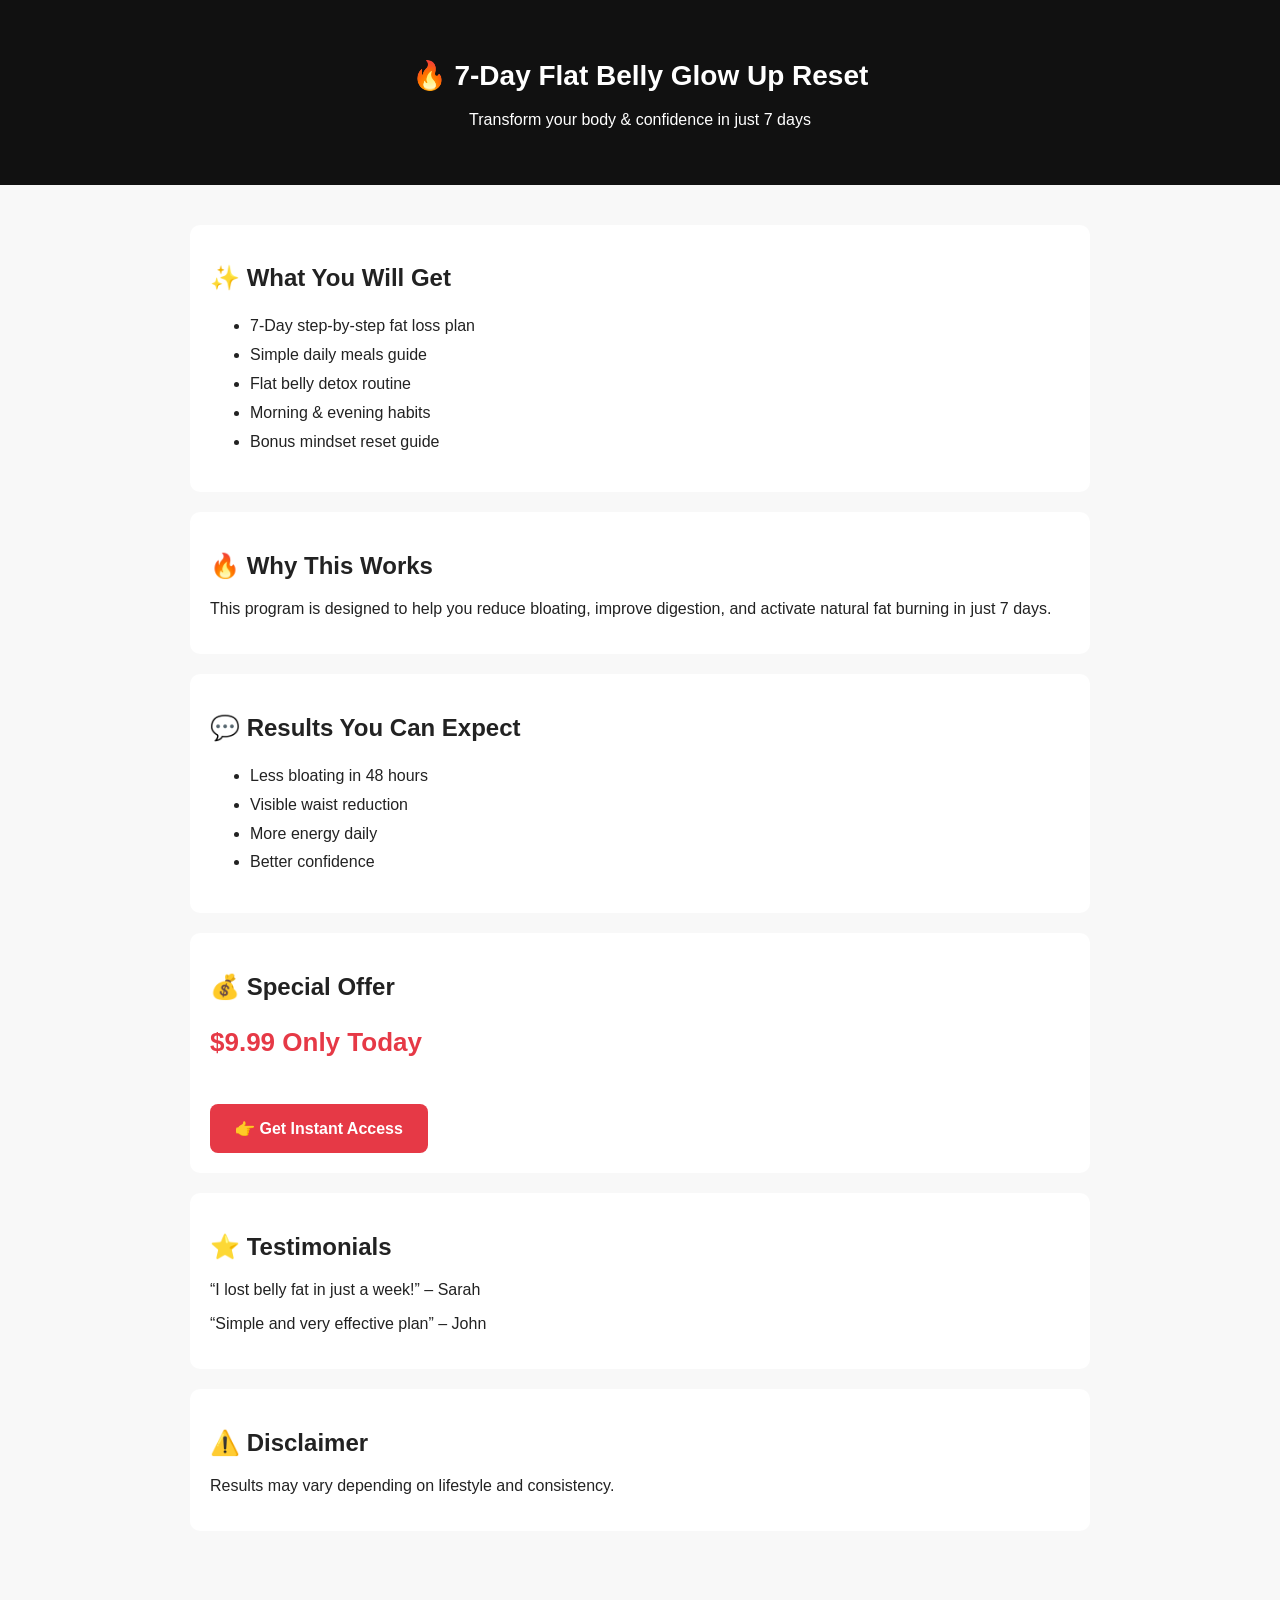
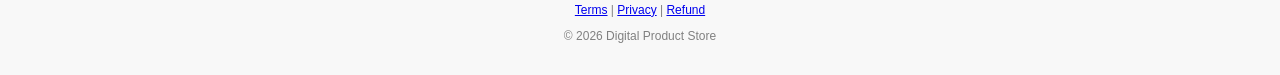
==== index.html @ 6ef3aea7 "Add index.html for 7-Day Flat Belly Reset program This HTML document outlines a 7-day flat belly res" ====
<!DOCTYPE html>
<html lang="en">
<head>
  <meta charset="UTF-8">
  <title>7-Day Flat Belly Glow Up Reset</title>
  <meta name="description" content="Transform your body in 7 days with a simple natural reset plan.">
  <meta name="viewport" content="width=device-width, initial-scale=1.0">

  <style>
    body {
      font-family: Arial, sans-serif;
      margin: 0;
      background: #f8f8f8;
      color: #222;
    }

    header {
      background: #111;
      color: white;
      padding: 40px 20px;
      text-align: center;
    }

    h1 {
      font-size: 28px;
    }

    .container {
      padding: 20px;
      max-width: 900px;
      margin: auto;
    }

    .btn {
      display: inline-block;
      padding: 15px 25px;
      background: #e63946;
      color: white;
      text-decoration: none;
      font-weight: bold;
      border-radius: 8px;
      margin-top: 20px;
    }

    .section {
      background: white;
      padding: 20px;
      margin: 20px 0;
      border-radius: 10px;
    }

    ul {
      line-height: 1.8;
    }

    footer {
      text-align: center;
      padding: 20px;
      font-size: 12px;
      color: gray;
    }

    .price {
      font-size: 26px;
      color: #e63946;
      font-weight: bold;
    }
  </style>
</head>

<body>

<header>
  <h1>🔥 7-Day Flat Belly Glow Up Reset</h1>
  <p>Transform your body & confidence in just 7 days</p>
</header>

<div class="container">

  <div class="section">
    <h2>✨ What You Will Get</h2>
    <ul>
      <li>7-Day step-by-step fat loss plan</li>
      <li>Simple daily meals guide</li>
      <li>Flat belly detox routine</li>
      <li>Morning & evening habits</li>
      <li>Bonus mindset reset guide</li>
    </ul>
  </div>

  <div class="section">
    <h2>🔥 Why This Works</h2>
    <p>
      This program is designed to help you reduce bloating, improve digestion,
      and activate natural fat burning in just 7 days.
    </p>
  </div>

  <div class="section">
    <h2>💬 Results You Can Expect</h2>
    <ul>
      <li>Less bloating in 48 hours</li>
      <li>Visible waist reduction</li>
      <li>More energy daily</li>
      <li>Better confidence</li>
    </ul>
  </div>

  <div class="section">
    <h2>💰 Special Offer</h2>
    <p class="price">$9.99 Only Today</p>

    <a class="btn" href="https://your-paddle-payment-link.com">
      👉 Get Instant Access
    </a>
  </div>

  <div class="section">
    <h2>⭐ Testimonials</h2>
    <p>“I lost belly fat in just a week!” – Sarah</p>
    <p>“Simple and very effective plan” – John</p>
  </div>

  <div class="section">
    <h2>⚠️ Disclaimer</h2>
    <p>
      Results may vary depending on lifestyle and consistency.
    </p>
  </div>

</div>

<footer>
  <p>
    <a href="terms.html">Terms</a> |
    <a href="privacy.html">Privacy</a> |
    <a href="refund.html">Refund</a>
  </p>
  <p>© 2026 Digital Product Store</p>
</footer>

</body>
</html>
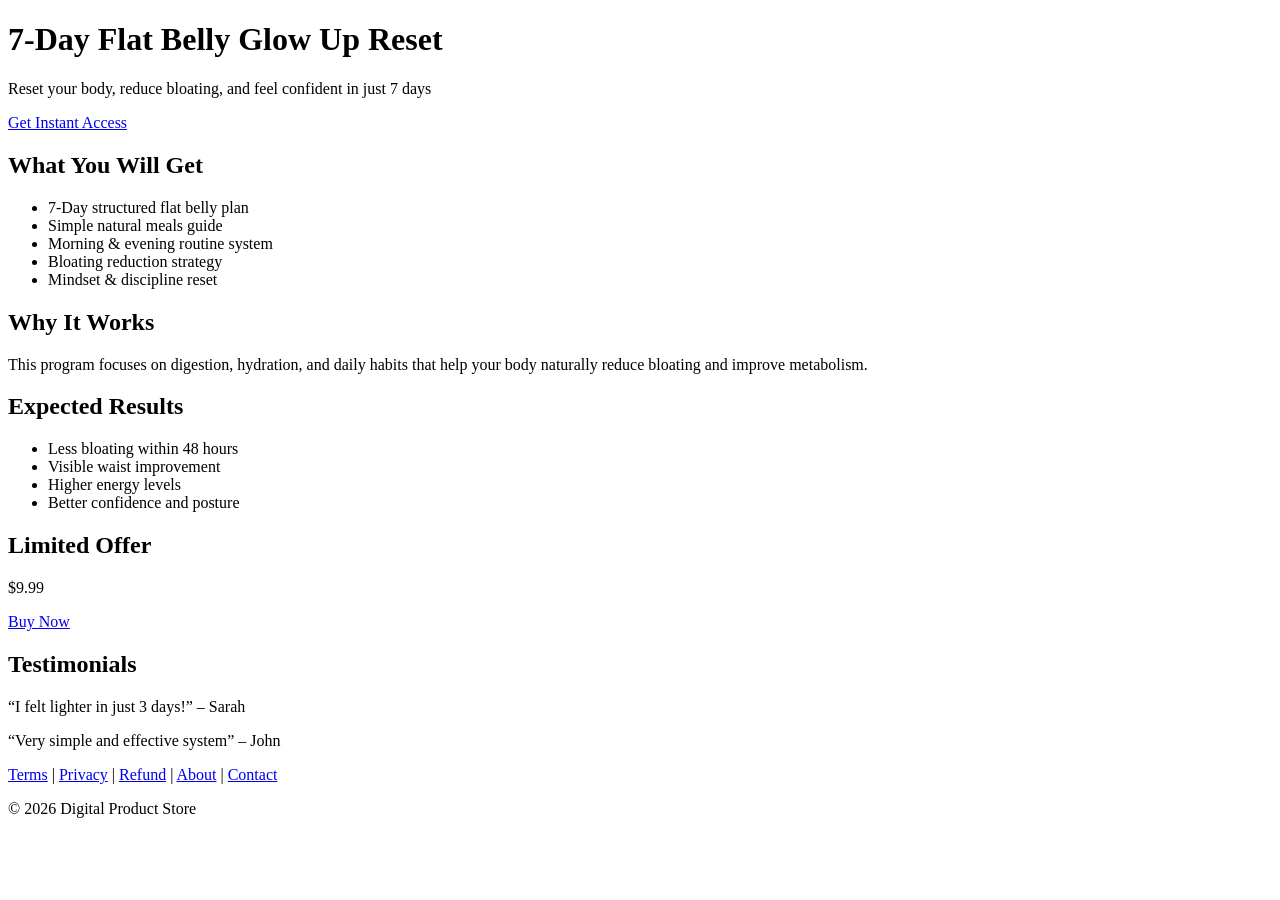
==== commit 70ad9a0a: "Update index.html with new content and structure" ====
--- a/index.html
+++ b/index.html
@@ -3,139 +3,71 @@
 <head>
   <meta charset="UTF-8">
   <title>7-Day Flat Belly Glow Up Reset</title>
-  <meta name="description" content="Transform your body in 7 days with a simple natural reset plan.">
+  <meta name="description" content="A simple 7-day natural system to reduce bloating, improve digestion, and feel lighter, healthier, and more confident.">
   <meta name="viewport" content="width=device-width, initial-scale=1.0">
 
-  <style>
-    body {
-      font-family: Arial, sans-serif;
-      margin: 0;
-      background: #f8f8f8;
-      color: #222;
-    }
-
-    header {
-      background: #111;
-      color: white;
-      padding: 40px 20px;
-      text-align: center;
-    }
-
-    h1 {
-      font-size: 28px;
-    }
-
-    .container {
-      padding: 20px;
-      max-width: 900px;
-      margin: auto;
-    }
-
-    .btn {
-      display: inline-block;
-      padding: 15px 25px;
-      background: #e63946;
-      color: white;
-      text-decoration: none;
-      font-weight: bold;
-      border-radius: 8px;
-      margin-top: 20px;
-    }
-
-    .section {
-      background: white;
-      padding: 20px;
-      margin: 20px 0;
-      border-radius: 10px;
-    }
-
-    ul {
-      line-height: 1.8;
-    }
-
-    footer {
-      text-align: center;
-      padding: 20px;
-      font-size: 12px;
-      color: gray;
-    }
-
-    .price {
-      font-size: 26px;
-      color: #e63946;
-      font-weight: bold;
-    }
-  </style>
+  <link rel="stylesheet" href="style.css">
 </head>
 
 <body>
 
-<header>
-  <h1>🔥 7-Day Flat Belly Glow Up Reset</h1>
-  <p>Transform your body & confidence in just 7 days</p>
+<header class="hero">
+  <div class="overlay">
+    <h1>7-Day Flat Belly Glow Up Reset</h1>
+    <p>Reset your body, reduce bloating, and feel confident in just 7 days</p>
+    <a class="btn" href="https://your-payment-link.com">Get Instant Access</a>
+  </div>
 </header>
 
-<div class="container">
-
-  <div class="section">
-    <h2>✨ What You Will Get</h2>
+<section class="container">
+  <div class="card">
+    <h2>What You Will Get</h2>
     <ul>
-      <li>7-Day step-by-step fat loss plan</li>
-      <li>Simple daily meals guide</li>
-      <li>Flat belly detox routine</li>
-      <li>Morning & evening habits</li>
-      <li>Bonus mindset reset guide</li>
+      <li>7-Day structured flat belly plan</li>
+      <li>Simple natural meals guide</li>
+      <li>Morning & evening routine system</li>
+      <li>Bloating reduction strategy</li>
+      <li>Mindset & discipline reset</li>
     </ul>
   </div>
 
-  <div class="section">
-    <h2>🔥 Why This Works</h2>
+  <div class="card">
+    <h2>Why It Works</h2>
     <p>
-      This program is designed to help you reduce bloating, improve digestion,
-      and activate natural fat burning in just 7 days.
+      This program focuses on digestion, hydration, and daily habits that help your body naturally reduce bloating and improve metabolism.
     </p>
   </div>
 
-  <div class="section">
-    <h2>💬 Results You Can Expect</h2>
+  <div class="card">
+    <h2>Expected Results</h2>
     <ul>
-      <li>Less bloating in 48 hours</li>
-      <li>Visible waist reduction</li>
-      <li>More energy daily</li>
-      <li>Better confidence</li>
+      <li>Less bloating within 48 hours</li>
+      <li>Visible waist improvement</li>
+      <li>Higher energy levels</li>
+      <li>Better confidence and posture</li>
     </ul>
   </div>
 
-  <div class="section">
-    <h2>💰 Special Offer</h2>
-    <p class="price">$9.99 Only Today</p>
-
-    <a class="btn" href="https://your-paddle-payment-link.com">
-      👉 Get Instant Access
-    </a>
+  <div class="card highlight">
+    <h2>Limited Offer</h2>
+    <p class="price">$9.99</p>
+    <a class="btn" href="https://your-payment-link.com">Buy Now</a>
   </div>
 
-  <div class="section">
-    <h2>⭐ Testimonials</h2>
-    <p>“I lost belly fat in just a week!” – Sarah</p>
-    <p>“Simple and very effective plan” – John</p>
+  <div class="card">
+    <h2>Testimonials</h2>
+    <p>“I felt lighter in just 3 days!” – Sarah</p>
+    <p>“Very simple and effective system” – John</p>
   </div>
-
-  <div class="section">
-    <h2>⚠️ Disclaimer</h2>
-    <p>
-      Results may vary depending on lifestyle and consistency.
-    </p>
-  </div>
-
-</div>
+</section>
 
 <footer>
-  <p>
-    <a href="terms.html">Terms</a> |
-    <a href="privacy.html">Privacy</a> |
-    <a href="refund.html">Refund</a>
-  </p>
+  <a href="terms.html">Terms</a> |
+  <a href="privacy.html">Privacy</a> |
+  <a href="refund.html">Refund</a> |
+  <a href="about.html">About</a> |
+  <a href="contact.html">Contact</a>
+
   <p>© 2026 Digital Product Store</p>
 </footer>
 
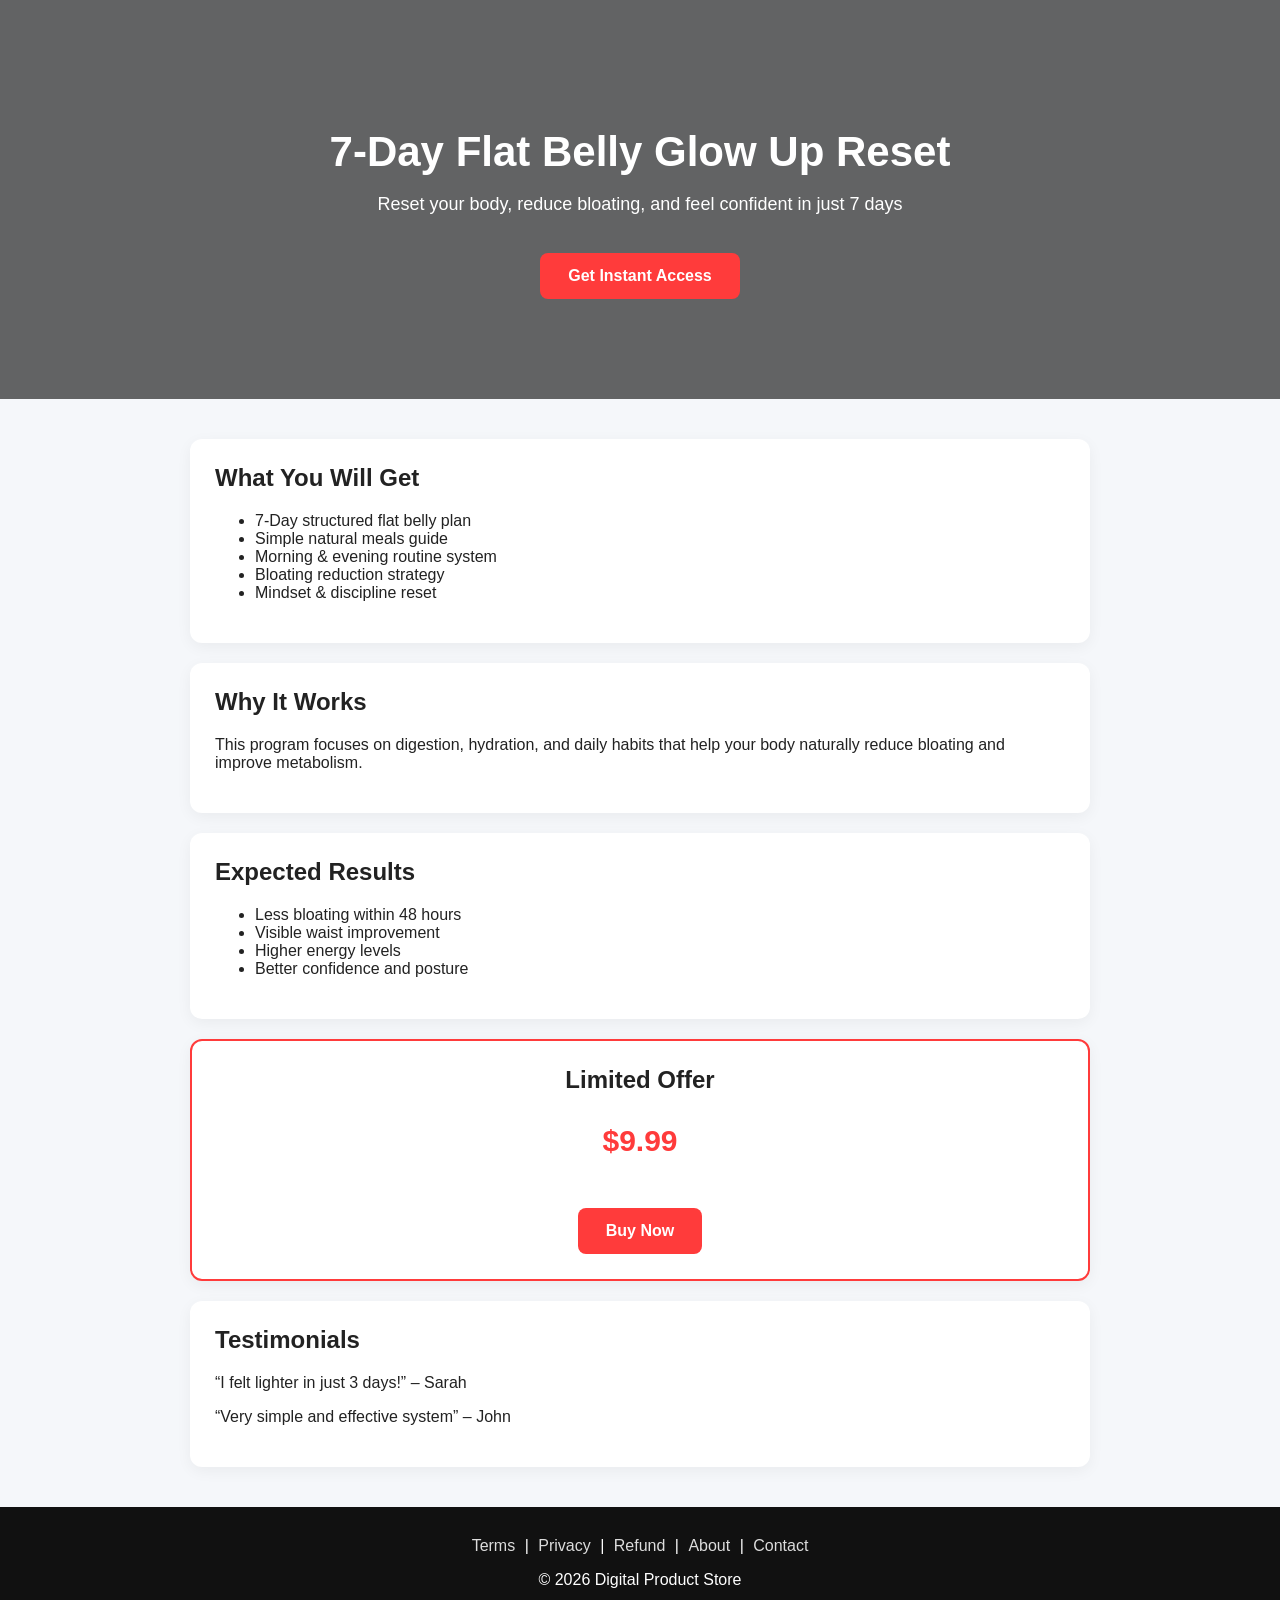
==== commit 4c148883: "Update index.html" ====
--- a/index.html
+++ b/index.html
@@ -5,6 +5,15 @@
   <title>7-Day Flat Belly Glow Up Reset</title>
   <meta name="description" content="A simple 7-day natural system to reduce bloating, improve digestion, and feel lighter, healthier, and more confident.">
   <meta name="viewport" content="width=device-width, initial-scale=1.0">
+  <!-- Google Analytics -->
+  <script async src="https://www.googletagmanager.com/gtag/js?id=G-H994YHY02C"></script>
+  <script>
+    window.dataLayer = window.dataLayer || [];
+    function gtag(){dataLayer.push(arguments);}
+    gtag('js', new Date());
+
+    gtag('config', 'G-H994YHY02C');
+  </script>
 
   <link rel="stylesheet" href="style.css">
 </head>
--- a/style.css
+++ b/style.css
@@ -0,0 +1,113 @@
+body {
+  margin: 0;
+  font-family: 'Arial', sans-serif;
+  background: #f5f7fa;
+  color: #222;
+}
+
+/* HERO */
+.hero {
+  background: linear-gradient(rgba(0,0,0,0.6), rgba(0,0,0,0.6)),
+  url('https://images.unsplash.com/photo-1554284126-aa88f22d8b74') center/cover;
+  color: white;
+  text-align: center;
+  padding: 100px 20px;
+}
+
+.hero h1 {
+  font-size: 42px;
+  margin-bottom: 10px;
+}
+
+.hero p {
+  font-size: 18px;
+}
+
+/* BUTTON */
+.btn {
+  display: inline-block;
+  padding: 14px 28px;
+  background: #ff3b3b;
+  color: white;
+  text-decoration: none;
+  border-radius: 8px;
+  margin-top: 20px;
+  font-weight: bold;
+}
+
+.btn:hover {
+  background: #e03131;
+}
+
+/* CONTAINER */
+.container {
+  max-width: 900px;
+  margin: auto;
+  padding: 20px;
+}
+
+/* CARDS */
+.card {
+  background: white;
+  padding: 25px;
+  margin: 20px 0;
+  border-radius: 12px;
+  box-shadow: 0 4px 15px rgba(0,0,0,0.05);
+}
+
+.card h2 {
+  margin-top: 0;
+}
+
+/* HIGHLIGHT */
+.highlight {
+  border: 2px solid #ff3b3b;
+  text-align: center;
+}
+
+.price {
+  font-size: 30px;
+  color: #ff3b3b;
+  font-weight: bold;
+}
+
+/* FOOTER */
+footer {
+  text-align: center;
+  padding: 30px;
+  background: #111;
+  color: white;
+}
+
+footer a {
+  color: #ddd;
+  margin: 0 5px;
+  text-decoration: none;
+}
+
+footer a:hover {
+  color: white;
+}
+.hero-box {
+  background: linear-gradient(135deg, #111, #333);
+  color: white;
+  padding: 50px;
+  border-radius: 16px;
+  text-align: center;
+  margin: 20px;
+  box-shadow: 0 10px 30px rgba(0,0,0,0.2);
+}
+
+.container {
+  max-width: 900px;
+  margin: auto;
+  padding: 20px;
+}
+
+.debug-box {
+  background: #f9f9f9;
+  border-radius: 12px;
+  padding: 20px;
+  margin-top: 20px;
+  border-left: 4px solid #333;
+}
